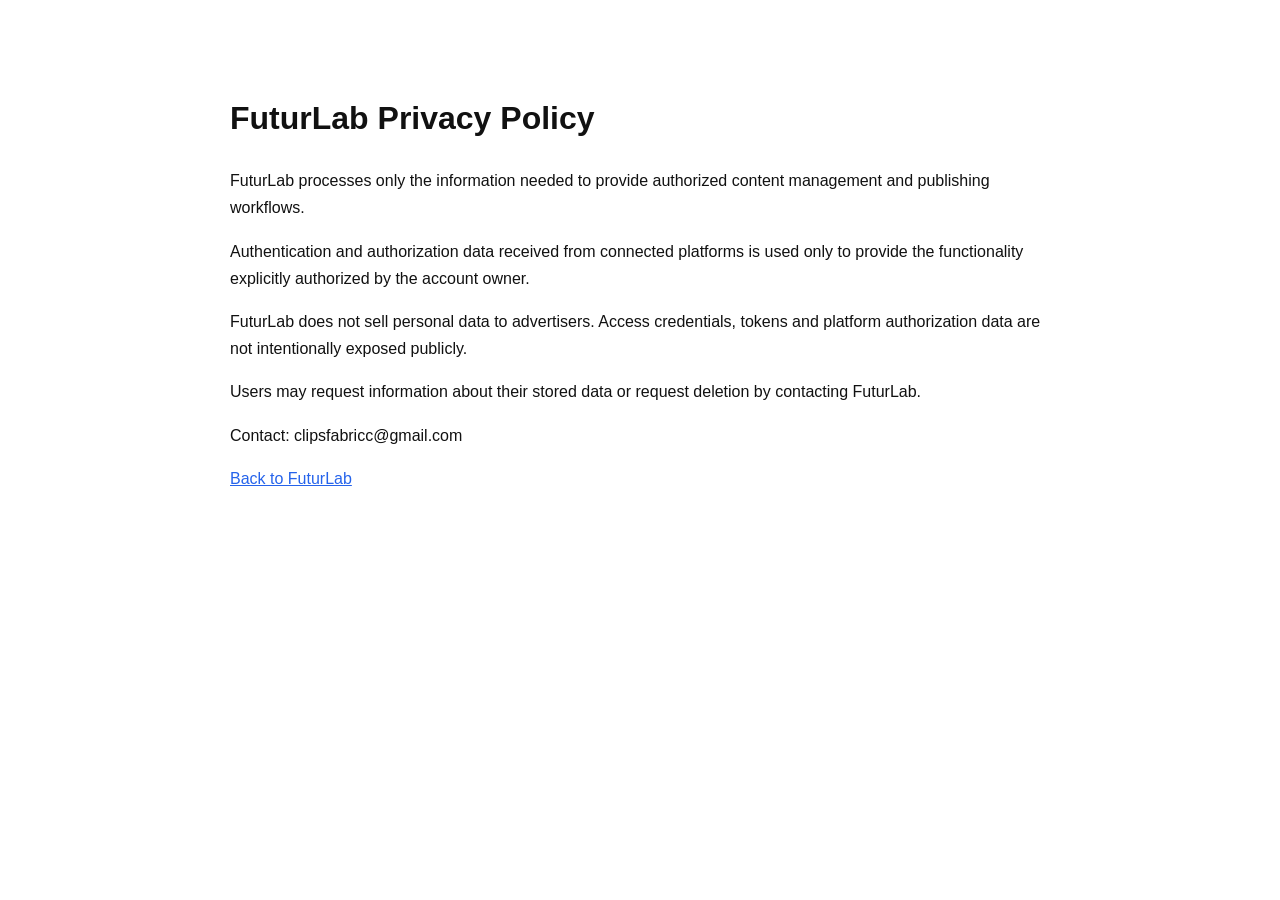
==== privacy.html @ fc4882ef "Publish FuturLab privacy policy" ====
<!DOCTYPE html>
<html lang="en">
<head>
<meta charset="UTF-8">
<meta name="viewport" content="width=device-width, initial-scale=1.0">
<title>FuturLab Privacy Policy</title>
<style>body{font-family:Arial,Helvetica,sans-serif;max-width:820px;margin:50px auto;padding:20px;color:#111;line-height:1.7}a{color:#2563eb}</style>
</head>
<body>
<h1>FuturLab Privacy Policy</h1>
<p>FuturLab processes only the information needed to provide authorized content management and publishing workflows.</p>
<p>Authentication and authorization data received from connected platforms is used only to provide the functionality explicitly authorized by the account owner.</p>
<p>FuturLab does not sell personal data to advertisers. Access credentials, tokens and platform authorization data are not intentionally exposed publicly.</p>
<p>Users may request information about their stored data or request deletion by contacting FuturLab.</p>
<p>Contact: clipsfabricc@gmail.com</p>
<p><a href="/">Back to FuturLab</a></p>
</body>
</html>
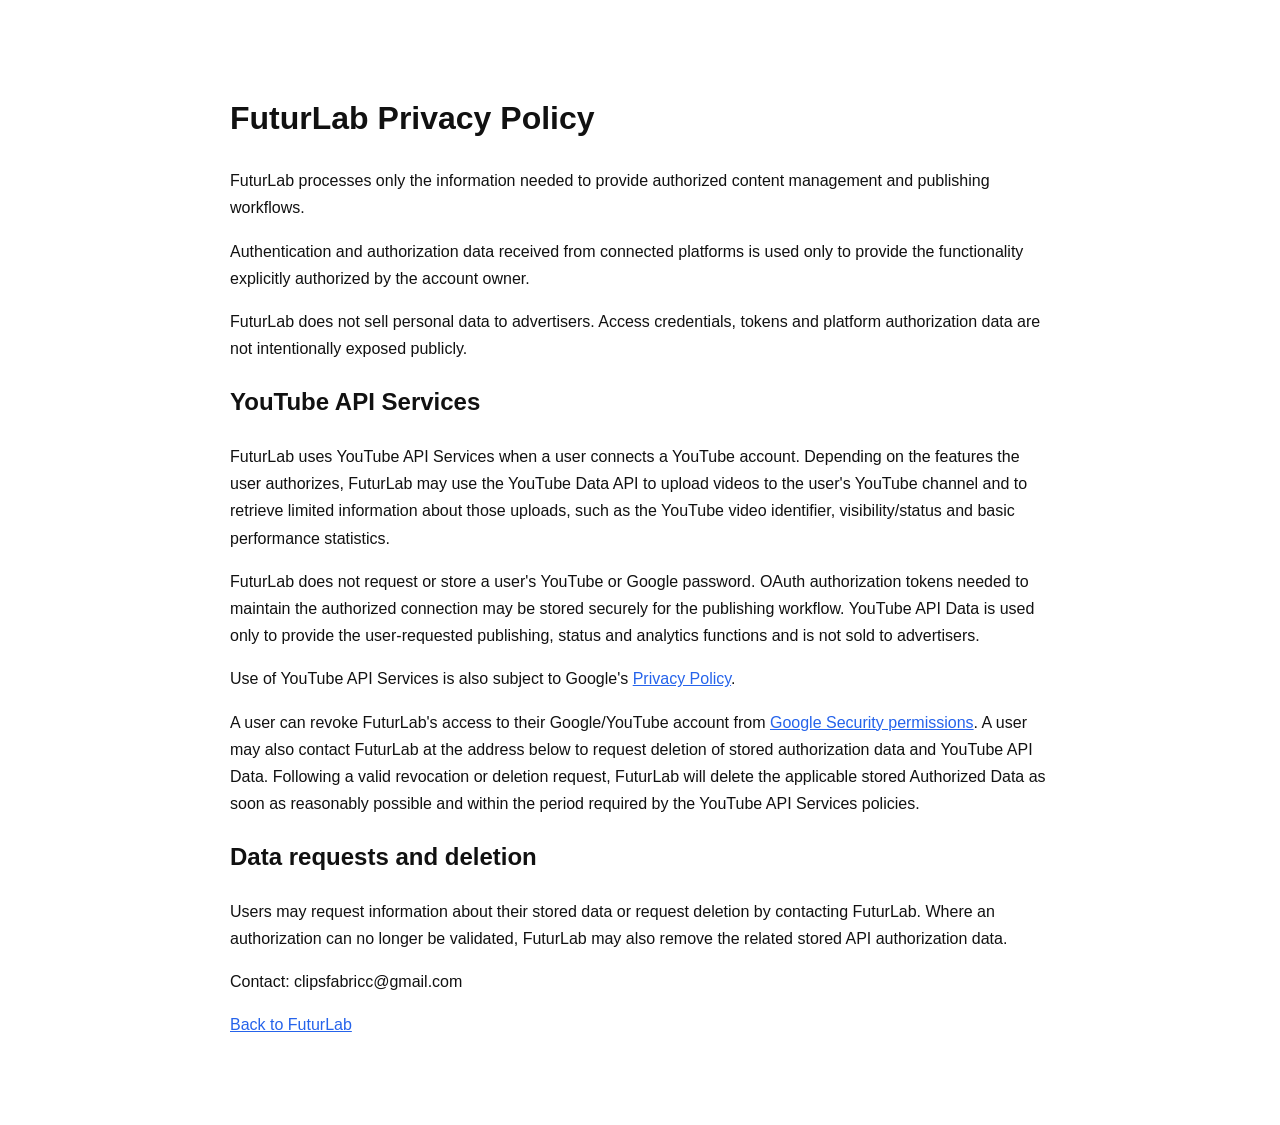
==== commit 48227062: "Add YouTube API privacy disclosures" ====
--- a/privacy.html
+++ b/privacy.html
@@ -11,7 +11,15 @@
 <p>FuturLab processes only the information needed to provide authorized content management and publishing workflows.</p>
 <p>Authentication and authorization data received from connected platforms is used only to provide the functionality explicitly authorized by the account owner.</p>
 <p>FuturLab does not sell personal data to advertisers. Access credentials, tokens and platform authorization data are not intentionally exposed publicly.</p>
-<p>Users may request information about their stored data or request deletion by contacting FuturLab.</p>
+
+<h2>YouTube API Services</h2>
+<p>FuturLab uses YouTube API Services when a user connects a YouTube account. Depending on the features the user authorizes, FuturLab may use the YouTube Data API to upload videos to the user's YouTube channel and to retrieve limited information about those uploads, such as the YouTube video identifier, visibility/status and basic performance statistics.</p>
+<p>FuturLab does not request or store a user's YouTube or Google password. OAuth authorization tokens needed to maintain the authorized connection may be stored securely for the publishing workflow. YouTube API Data is used only to provide the user-requested publishing, status and analytics functions and is not sold to advertisers.</p>
+<p>Use of YouTube API Services is also subject to Google's <a href="https://policies.google.com/privacy">Privacy Policy</a>.</p>
+<p>A user can revoke FuturLab's access to their Google/YouTube account from <a href="https://security.google.com/settings/security/permissions">Google Security permissions</a>. A user may also contact FuturLab at the address below to request deletion of stored authorization data and YouTube API Data. Following a valid revocation or deletion request, FuturLab will delete the applicable stored Authorized Data as soon as reasonably possible and within the period required by the YouTube API Services policies.</p>
+
+<h2>Data requests and deletion</h2>
+<p>Users may request information about their stored data or request deletion by contacting FuturLab. Where an authorization can no longer be validated, FuturLab may also remove the related stored API authorization data.</p>
 <p>Contact: clipsfabricc@gmail.com</p>
 <p><a href="/">Back to FuturLab</a></p>
 </body>
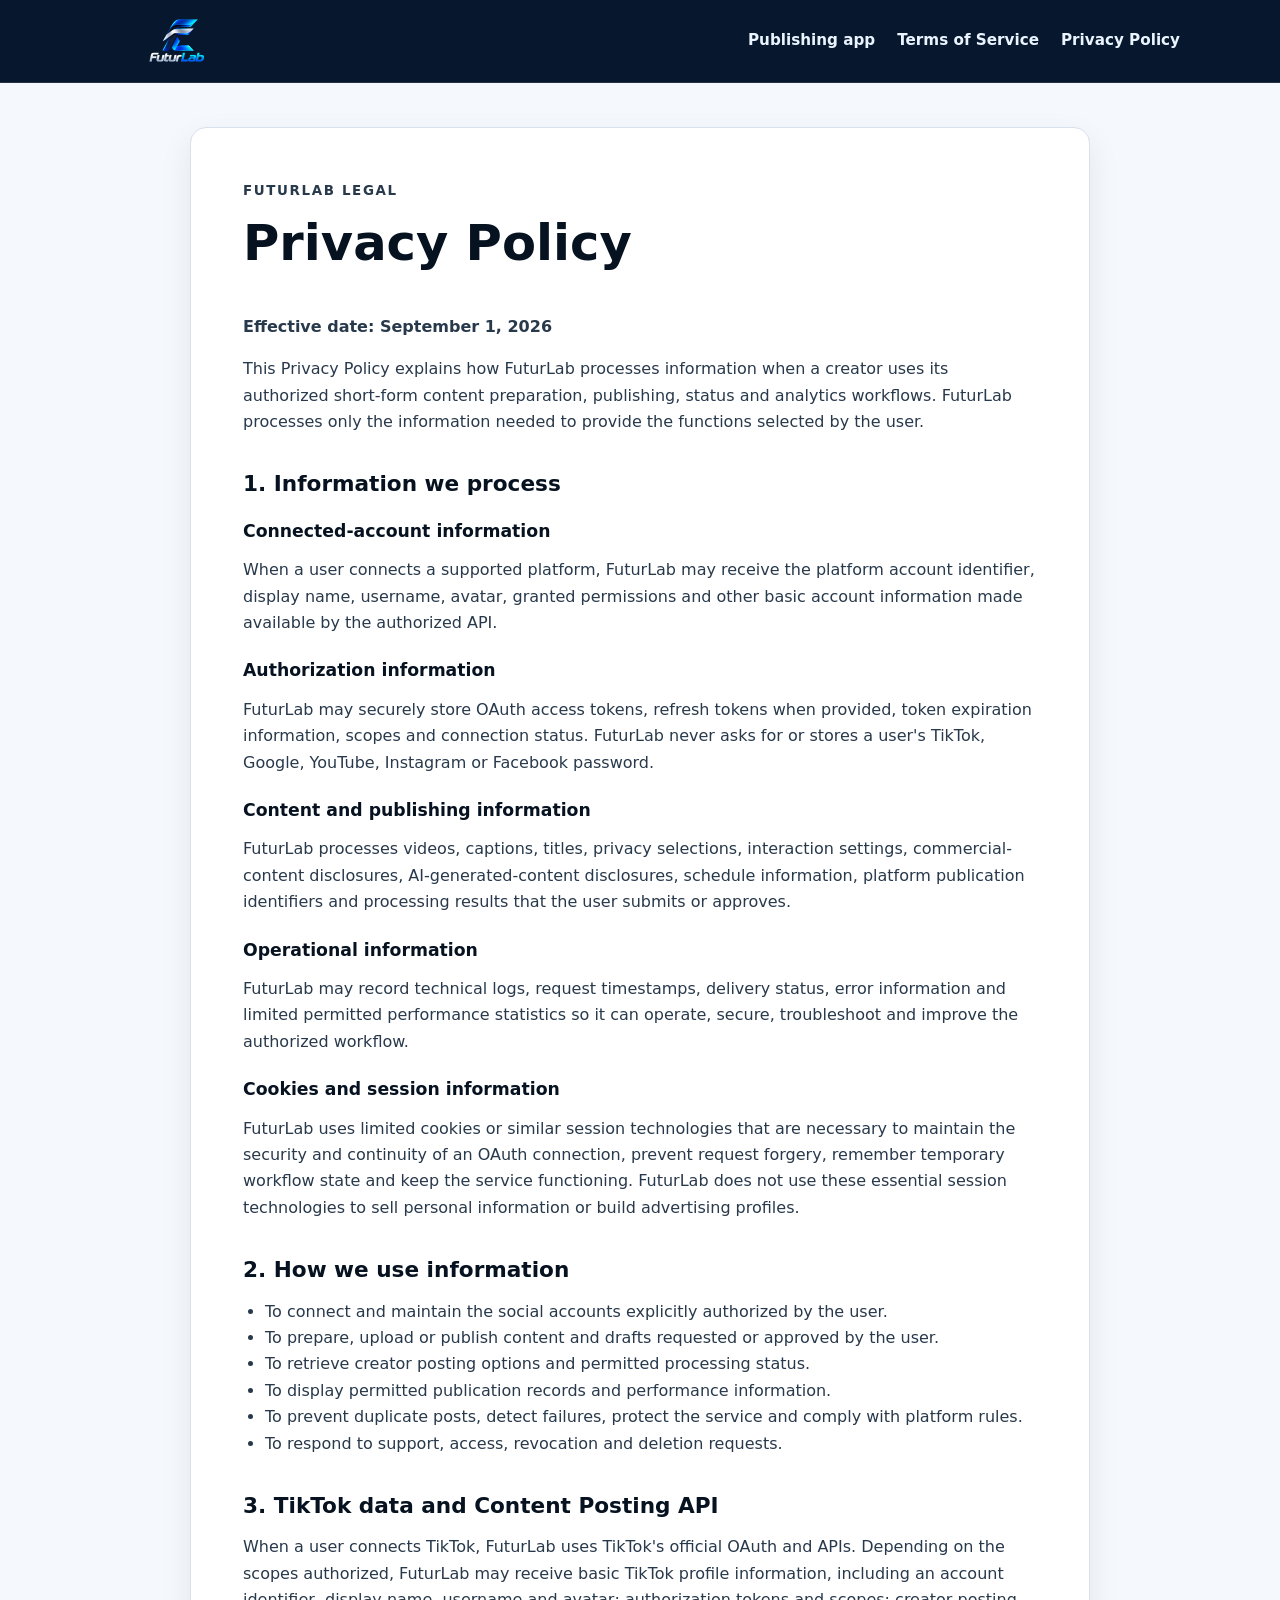
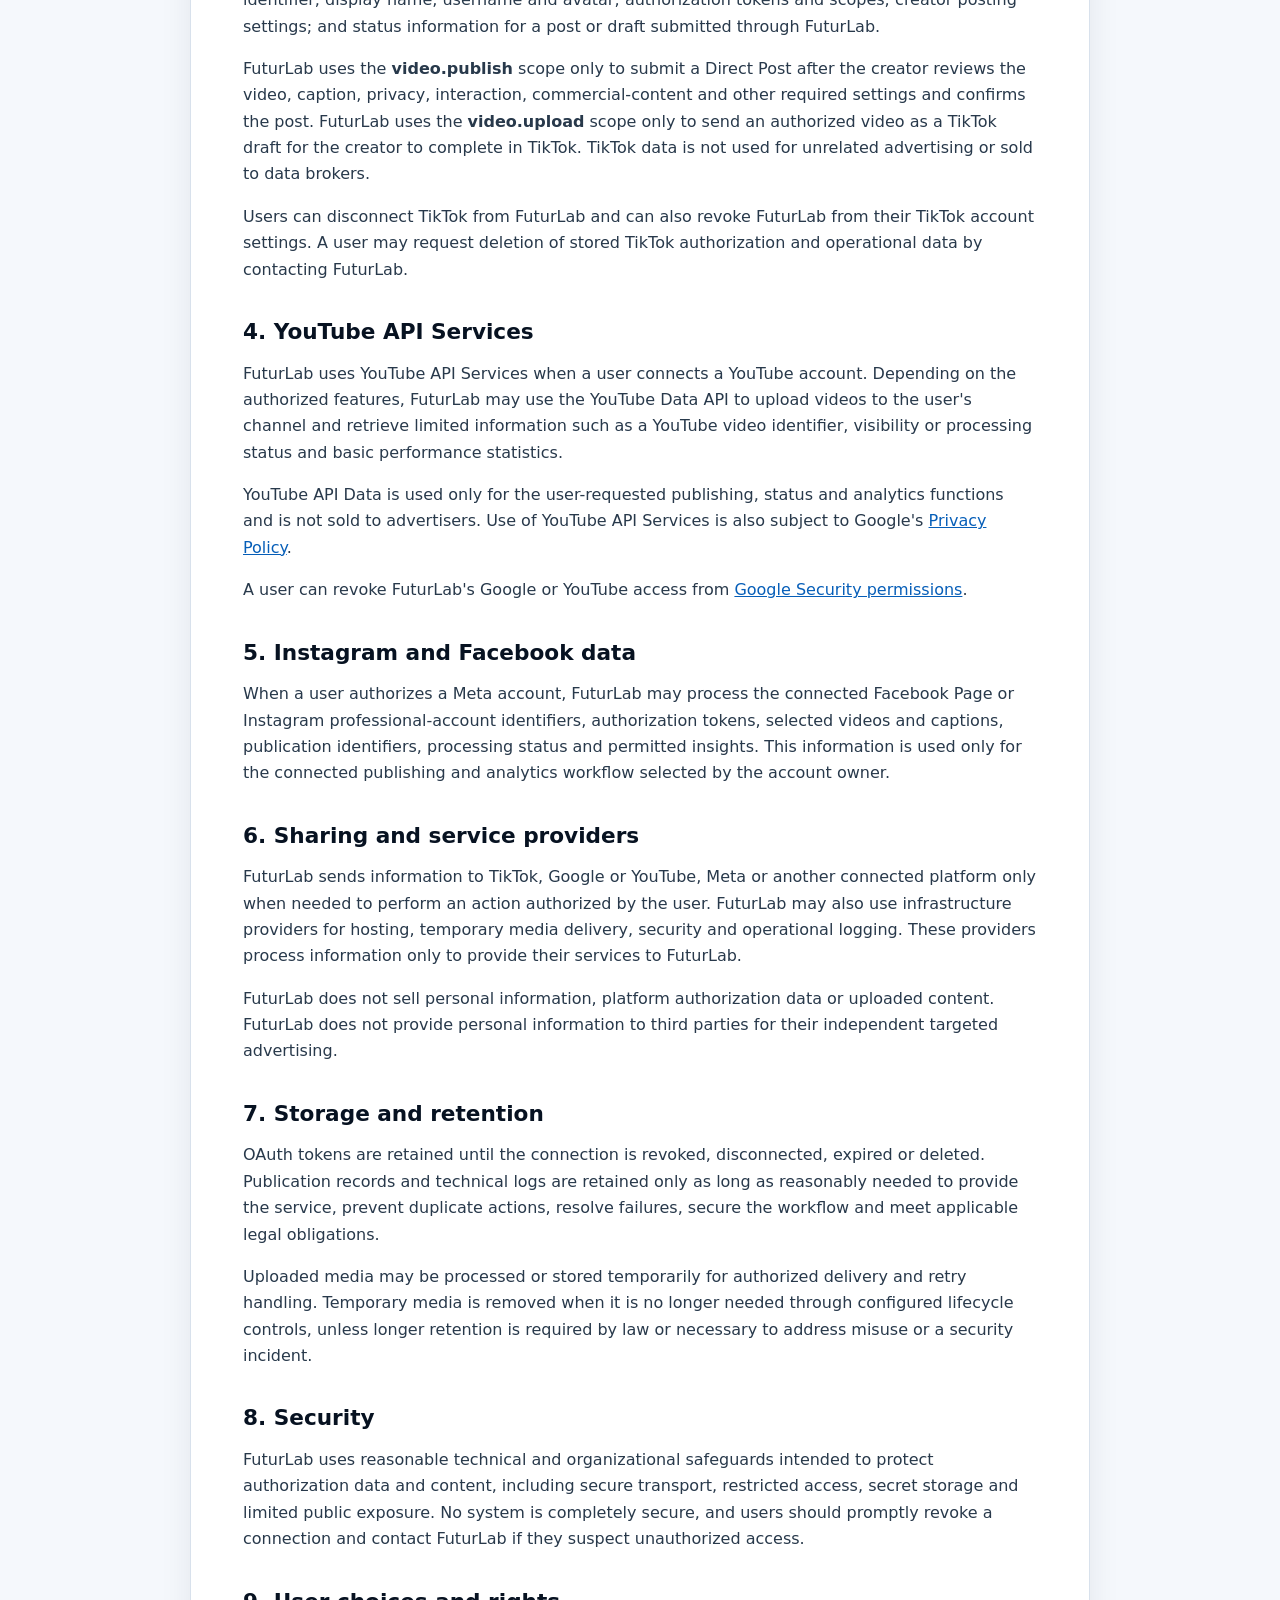
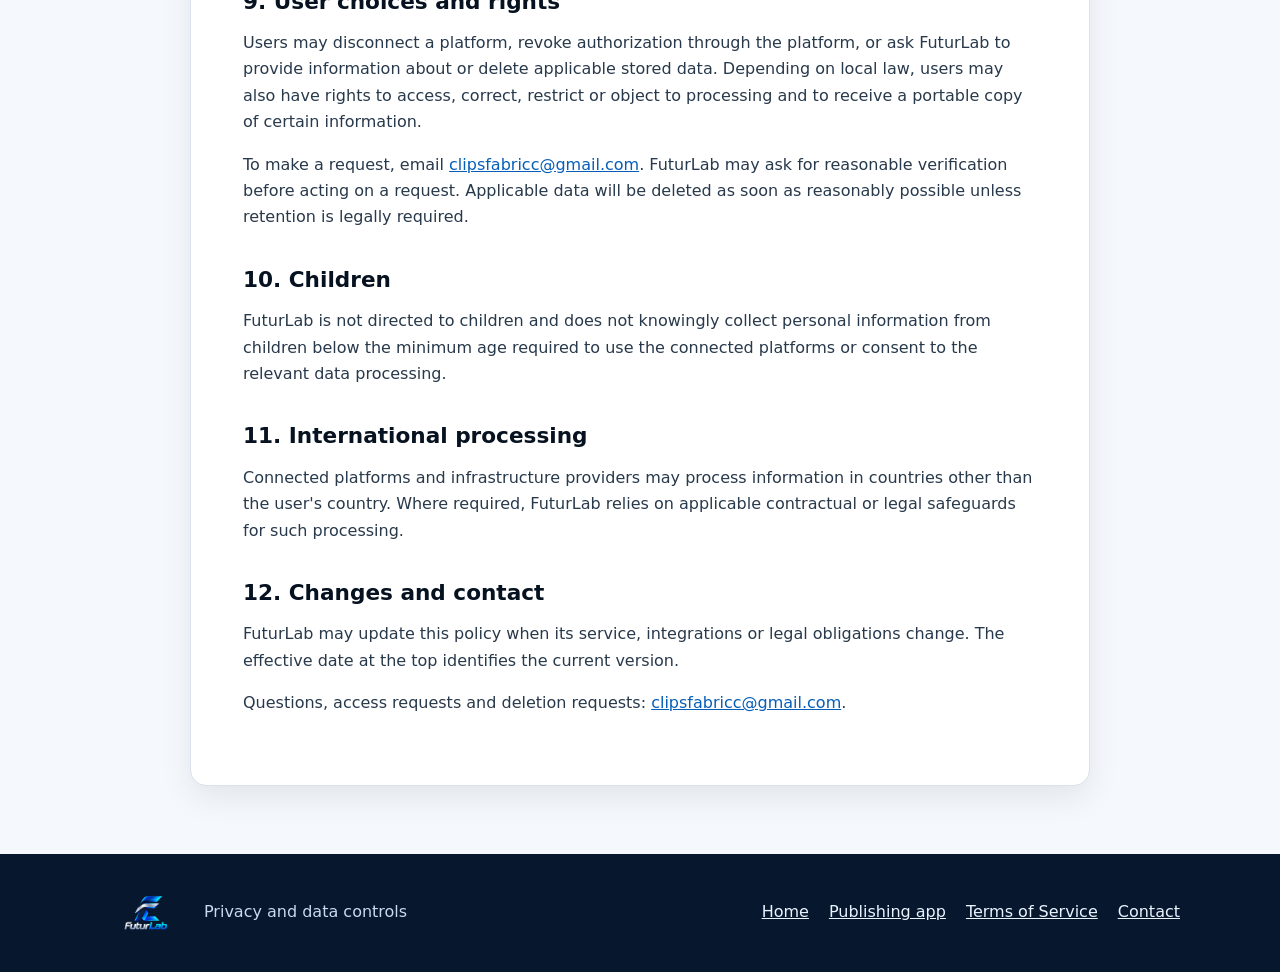
==== commit 3a00986c: "Prepare FuturLab production site for TikTok review" ====
--- a/privacy.html
+++ b/privacy.html
@@ -1,26 +1,100 @@
-<!DOCTYPE html>
+<!doctype html>
 <html lang="en">
 <head>
-<meta charset="UTF-8">
-<meta name="viewport" content="width=device-width, initial-scale=1.0">
-<title>FuturLab Privacy Policy</title>
-<style>body{font-family:Arial,Helvetica,sans-serif;max-width:820px;margin:50px auto;padding:20px;color:#111;line-height:1.7}a{color:#2563eb}</style>
+  <meta charset="utf-8">
+  <meta name="viewport" content="width=device-width, initial-scale=1">
+  <title>FuturLab Privacy Policy</title>
+  <meta name="description" content="FuturLab Privacy Policy for connected-account authorization and short-form content publishing.">
+  <link rel="icon" type="image/png" href="/futurlab-logo.png">
+  <link rel="apple-touch-icon" href="/futurlab-logo.png">
+  <link rel="stylesheet" href="/styles.css">
 </head>
 <body>
-<h1>FuturLab Privacy Policy</h1>
-<p>FuturLab processes only the information needed to provide authorized content management and publishing workflows.</p>
-<p>Authentication and authorization data received from connected platforms is used only to provide the functionality explicitly authorized by the account owner.</p>
-<p>FuturLab does not sell personal data to advertisers. Access credentials, tokens and platform authorization data are not intentionally exposed publicly.</p>
+  <header class="site-header">
+    <div class="header-inner">
+      <a class="brand-link" href="/" aria-label="FuturLab home"><img class="brand-logo" src="/futurlab-logo.png" alt="FuturLab"></a>
+      <nav class="site-nav" aria-label="Primary navigation">
+        <a href="/app.html">Publishing app</a>
+        <a href="/terms.html">Terms of Service</a>
+        <a href="/privacy.html" aria-current="page">Privacy Policy</a>
+      </nav>
+    </div>
+  </header>
 
-<h2>YouTube API Services</h2>
-<p>FuturLab uses YouTube API Services when a user connects a YouTube account. Depending on the features the user authorizes, FuturLab may use the YouTube Data API to upload videos to the user's YouTube channel and to retrieve limited information about those uploads, such as the YouTube video identifier, visibility/status and basic performance statistics.</p>
-<p>FuturLab does not request or store a user's YouTube or Google password. OAuth authorization tokens needed to maintain the authorized connection may be stored securely for the publishing workflow. YouTube API Data is used only to provide the user-requested publishing, status and analytics functions and is not sold to advertisers.</p>
-<p>Use of YouTube API Services is also subject to Google's <a href="https://policies.google.com/privacy">Privacy Policy</a>.</p>
-<p>A user can revoke FuturLab's access to their Google/YouTube account from <a href="https://security.google.com/settings/security/permissions">Google Security permissions</a>. A user may also contact FuturLab at the address below to request deletion of stored authorization data and YouTube API Data. Following a valid revocation or deletion request, FuturLab will delete the applicable stored Authorized Data as soon as reasonably possible and within the period required by the YouTube API Services policies.</p>
+  <main class="legal-main">
+    <article class="legal-card">
+      <p class="eyebrow">FuturLab legal</p>
+      <h1>Privacy Policy</h1>
+      <p class="legal-meta">Effective date: September 1, 2026</p>
+      <p>This Privacy Policy explains how FuturLab processes information when a creator uses its authorized short-form content preparation, publishing, status and analytics workflows. FuturLab processes only the information needed to provide the functions selected by the user.</p>
 
-<h2>Data requests and deletion</h2>
-<p>Users may request information about their stored data or request deletion by contacting FuturLab. Where an authorization can no longer be validated, FuturLab may also remove the related stored API authorization data.</p>
-<p>Contact: clipsfabricc@gmail.com</p>
-<p><a href="/">Back to FuturLab</a></p>
+      <h2>1. Information we process</h2>
+      <h3>Connected-account information</h3>
+      <p>When a user connects a supported platform, FuturLab may receive the platform account identifier, display name, username, avatar, granted permissions and other basic account information made available by the authorized API.</p>
+      <h3>Authorization information</h3>
+      <p>FuturLab may securely store OAuth access tokens, refresh tokens when provided, token expiration information, scopes and connection status. FuturLab never asks for or stores a user's TikTok, Google, YouTube, Instagram or Facebook password.</p>
+      <h3>Content and publishing information</h3>
+      <p>FuturLab processes videos, captions, titles, privacy selections, interaction settings, commercial-content disclosures, AI-generated-content disclosures, schedule information, platform publication identifiers and processing results that the user submits or approves.</p>
+      <h3>Operational information</h3>
+      <p>FuturLab may record technical logs, request timestamps, delivery status, error information and limited permitted performance statistics so it can operate, secure, troubleshoot and improve the authorized workflow.</p>
+      <h3>Cookies and session information</h3>
+      <p>FuturLab uses limited cookies or similar session technologies that are necessary to maintain the security and continuity of an OAuth connection, prevent request forgery, remember temporary workflow state and keep the service functioning. FuturLab does not use these essential session technologies to sell personal information or build advertising profiles.</p>
+
+      <h2>2. How we use information</h2>
+      <ul>
+        <li>To connect and maintain the social accounts explicitly authorized by the user.</li>
+        <li>To prepare, upload or publish content and drafts requested or approved by the user.</li>
+        <li>To retrieve creator posting options and permitted processing status.</li>
+        <li>To display permitted publication records and performance information.</li>
+        <li>To prevent duplicate posts, detect failures, protect the service and comply with platform rules.</li>
+        <li>To respond to support, access, revocation and deletion requests.</li>
+      </ul>
+
+      <h2>3. TikTok data and Content Posting API</h2>
+      <p>When a user connects TikTok, FuturLab uses TikTok's official OAuth and APIs. Depending on the scopes authorized, FuturLab may receive basic TikTok profile information, including an account identifier, display name, username and avatar; authorization tokens and scopes; creator posting settings; and status information for a post or draft submitted through FuturLab.</p>
+      <p>FuturLab uses the <strong>video.publish</strong> scope only to submit a Direct Post after the creator reviews the video, caption, privacy, interaction, commercial-content and other required settings and confirms the post. FuturLab uses the <strong>video.upload</strong> scope only to send an authorized video as a TikTok draft for the creator to complete in TikTok. TikTok data is not used for unrelated advertising or sold to data brokers.</p>
+      <p>Users can disconnect TikTok from FuturLab and can also revoke FuturLab from their TikTok account settings. A user may request deletion of stored TikTok authorization and operational data by contacting FuturLab.</p>
+
+      <h2>4. YouTube API Services</h2>
+      <p>FuturLab uses YouTube API Services when a user connects a YouTube account. Depending on the authorized features, FuturLab may use the YouTube Data API to upload videos to the user's channel and retrieve limited information such as a YouTube video identifier, visibility or processing status and basic performance statistics.</p>
+      <p>YouTube API Data is used only for the user-requested publishing, status and analytics functions and is not sold to advertisers. Use of YouTube API Services is also subject to Google's <a href="https://policies.google.com/privacy">Privacy Policy</a>.</p>
+      <p>A user can revoke FuturLab's Google or YouTube access from <a href="https://security.google.com/settings/security/permissions">Google Security permissions</a>.</p>
+
+      <h2>5. Instagram and Facebook data</h2>
+      <p>When a user authorizes a Meta account, FuturLab may process the connected Facebook Page or Instagram professional-account identifiers, authorization tokens, selected videos and captions, publication identifiers, processing status and permitted insights. This information is used only for the connected publishing and analytics workflow selected by the account owner.</p>
+
+      <h2>6. Sharing and service providers</h2>
+      <p>FuturLab sends information to TikTok, Google or YouTube, Meta or another connected platform only when needed to perform an action authorized by the user. FuturLab may also use infrastructure providers for hosting, temporary media delivery, security and operational logging. These providers process information only to provide their services to FuturLab.</p>
+      <p>FuturLab does not sell personal information, platform authorization data or uploaded content. FuturLab does not provide personal information to third parties for their independent targeted advertising.</p>
+
+      <h2>7. Storage and retention</h2>
+      <p>OAuth tokens are retained until the connection is revoked, disconnected, expired or deleted. Publication records and technical logs are retained only as long as reasonably needed to provide the service, prevent duplicate actions, resolve failures, secure the workflow and meet applicable legal obligations.</p>
+      <p>Uploaded media may be processed or stored temporarily for authorized delivery and retry handling. Temporary media is removed when it is no longer needed through configured lifecycle controls, unless longer retention is required by law or necessary to address misuse or a security incident.</p>
+
+      <h2>8. Security</h2>
+      <p>FuturLab uses reasonable technical and organizational safeguards intended to protect authorization data and content, including secure transport, restricted access, secret storage and limited public exposure. No system is completely secure, and users should promptly revoke a connection and contact FuturLab if they suspect unauthorized access.</p>
+
+      <h2>9. User choices and rights</h2>
+      <p>Users may disconnect a platform, revoke authorization through the platform, or ask FuturLab to provide information about or delete applicable stored data. Depending on local law, users may also have rights to access, correct, restrict or object to processing and to receive a portable copy of certain information.</p>
+      <p>To make a request, email <a href="mailto:clipsfabricc@gmail.com">clipsfabricc@gmail.com</a>. FuturLab may ask for reasonable verification before acting on a request. Applicable data will be deleted as soon as reasonably possible unless retention is legally required.</p>
+
+      <h2>10. Children</h2>
+      <p>FuturLab is not directed to children and does not knowingly collect personal information from children below the minimum age required to use the connected platforms or consent to the relevant data processing.</p>
+
+      <h2>11. International processing</h2>
+      <p>Connected platforms and infrastructure providers may process information in countries other than the user's country. Where required, FuturLab relies on applicable contractual or legal safeguards for such processing.</p>
+
+      <h2>12. Changes and contact</h2>
+      <p>FuturLab may update this policy when its service, integrations or legal obligations change. The effective date at the top identifies the current version.</p>
+      <p>Questions, access requests and deletion requests: <a href="mailto:clipsfabricc@gmail.com">clipsfabricc@gmail.com</a>.</p>
+    </article>
+  </main>
+
+  <footer class="site-footer">
+    <div class="container footer-inner">
+      <div class="footer-brand"><img src="/futurlab-logo.png" alt="FuturLab"><span>Privacy and data controls</span></div>
+      <nav class="footer-links" aria-label="Legal and service links"><a href="/">Home</a><a href="/app.html">Publishing app</a><a href="/terms.html">Terms of Service</a><a href="mailto:clipsfabricc@gmail.com">Contact</a></nav>
+    </div>
+  </footer>
 </body>
-</html>+</html>
--- a/styles.css
+++ b/styles.css
@@ -0,0 +1,369 @@
+:root {
+  color-scheme: light;
+  --ink: #071221;
+  --muted: #526173;
+  --line: #d8e1ec;
+  --surface: #ffffff;
+  --soft: #eef5fc;
+  --blue: #087cf0;
+  --cyan: #07cde8;
+  --navy: #07172d;
+  font-family: Inter, ui-sans-serif, system-ui, -apple-system, BlinkMacSystemFont, "Segoe UI", sans-serif;
+}
+
+* { box-sizing: border-box; }
+
+html { scroll-behavior: smooth; }
+
+body {
+  margin: 0;
+  color: var(--ink);
+  background: #f5f8fc;
+  font-size: 16px;
+  line-height: 1.65;
+}
+
+a { color: #065eb8; }
+
+a:hover { color: #03498e; }
+
+.site-header {
+  background: var(--navy);
+  border-bottom: 1px solid rgba(255,255,255,.12);
+}
+
+.header-inner,
+.container {
+  width: min(1080px, calc(100% - 40px));
+  margin: 0 auto;
+}
+
+.header-inner {
+  min-height: 82px;
+  display: flex;
+  align-items: center;
+  justify-content: space-between;
+  gap: 28px;
+}
+
+.brand-link {
+  display: inline-flex;
+  align-items: center;
+  flex: 0 0 auto;
+}
+
+.brand-logo {
+  display: block;
+  width: 154px;
+  height: 64px;
+  object-fit: contain;
+}
+
+.site-nav {
+  display: flex;
+  align-items: center;
+  justify-content: flex-end;
+  flex-wrap: wrap;
+  gap: 10px 22px;
+}
+
+.site-nav a {
+  color: #eaf4ff;
+  font-size: .95rem;
+  font-weight: 650;
+  text-decoration: none;
+}
+
+.site-nav a:hover { color: #59e6ff; }
+
+.hero {
+  background:
+    radial-gradient(circle at 84% 20%, rgba(7,205,232,.20), transparent 28%),
+    linear-gradient(135deg, #07172d 0%, #0b2f65 70%, #0a62ae 100%);
+  color: #fff;
+  padding: 72px 0;
+}
+
+.hero-grid {
+  display: grid;
+  grid-template-columns: minmax(0, 1.25fr) minmax(300px, .75fr);
+  gap: 48px;
+  align-items: center;
+}
+
+.eyebrow {
+  margin: 0 0 12px;
+  color: #5ce9ff;
+  font-size: .84rem;
+  font-weight: 800;
+  letter-spacing: .12em;
+  text-transform: uppercase;
+}
+
+h1, h2, h3 { line-height: 1.18; }
+
+.hero h1 {
+  max-width: 760px;
+  margin: 0 0 18px;
+  font-size: clamp(2.35rem, 5vw, 4.25rem);
+  letter-spacing: -.035em;
+}
+
+.hero-copy {
+  max-width: 720px;
+  margin: 0;
+  color: #d6e8fb;
+  font-size: 1.16rem;
+}
+
+.actions {
+  display: flex;
+  flex-wrap: wrap;
+  gap: 12px;
+  margin-top: 28px;
+}
+
+.button,
+button {
+  border: 0;
+  border-radius: 10px;
+  padding: 12px 18px;
+  font: inherit;
+  font-weight: 760;
+  cursor: pointer;
+}
+
+.button {
+  display: inline-flex;
+  align-items: center;
+  justify-content: center;
+  text-decoration: none;
+}
+
+.button-primary,
+button {
+  color: #041426;
+  background: linear-gradient(135deg, #72f3ff, #19b8ff);
+  box-shadow: 0 8px 24px rgba(0,192,255,.20);
+}
+
+.button-secondary,
+button.secondary {
+  color: #dff5ff;
+  background: transparent;
+  border: 1px solid rgba(255,255,255,.35);
+  box-shadow: none;
+}
+
+button.secondary {
+  color: var(--ink);
+  border-color: var(--line);
+  background: #edf3f9;
+}
+
+button:disabled,
+input:disabled,
+select:disabled,
+textarea:disabled {
+  cursor: not-allowed;
+  opacity: .55;
+}
+
+.hero-panel,
+.card,
+.legal-card {
+  background: var(--surface);
+  border: 1px solid var(--line);
+  border-radius: 16px;
+  box-shadow: 0 12px 32px rgba(5,28,57,.08);
+}
+
+.hero-panel {
+  color: var(--ink);
+  padding: 26px;
+}
+
+.hero-panel h2 { margin: 0 0 18px; font-size: 1.25rem; }
+
+.mini-steps { display: grid; gap: 13px; }
+
+.mini-step {
+  display: grid;
+  grid-template-columns: 32px 1fr;
+  gap: 12px;
+  align-items: start;
+}
+
+.step-number {
+  width: 32px;
+  height: 32px;
+  display: grid;
+  place-items: center;
+  color: #fff;
+  background: var(--blue);
+  border-radius: 9px;
+  font-weight: 800;
+}
+
+.mini-step strong { display: block; }
+.mini-step span { color: var(--muted); font-size: .93rem; }
+
+.section { padding: 60px 0; }
+.section-white { background: #fff; }
+.section h2 { margin: 0 0 12px; font-size: clamp(1.75rem, 3vw, 2.35rem); }
+.section-intro { max-width: 760px; margin: 0 0 28px; color: var(--muted); }
+
+.grid-3 {
+  display: grid;
+  grid-template-columns: repeat(3, minmax(0, 1fr));
+  gap: 18px;
+}
+
+.card { padding: 24px; }
+.card h3 { margin: 0 0 9px; }
+.card p { margin: 0; color: var(--muted); }
+
+.platform-list {
+  display: flex;
+  flex-wrap: wrap;
+  gap: 10px;
+  margin-top: 22px;
+}
+
+.platform-list span,
+.badge {
+  display: inline-flex;
+  align-items: center;
+  border: 1px solid #bcd2e7;
+  border-radius: 999px;
+  padding: 7px 12px;
+  color: #15446f;
+  background: #f1f8ff;
+  font-size: .9rem;
+  font-weight: 700;
+}
+
+.site-footer {
+  padding: 34px 0;
+  color: #c8dbed;
+  background: var(--navy);
+}
+
+.footer-inner {
+  display: flex;
+  justify-content: space-between;
+  gap: 28px;
+  align-items: center;
+  flex-wrap: wrap;
+}
+
+.footer-brand { display: flex; align-items: center; gap: 12px; }
+.footer-brand img { width: 92px; height: 50px; object-fit: contain; }
+.footer-links { display: flex; flex-wrap: wrap; gap: 10px 20px; }
+.footer-links a { color: #eaf4ff; }
+
+.app-main { padding: 44px 0 64px; }
+.app-intro { margin-bottom: 24px; }
+.app-intro h1 { margin: 0 0 9px; font-size: clamp(2rem, 4vw, 3rem); }
+.app-intro p { margin: 0; color: var(--muted); max-width: 780px; }
+
+.status-banner {
+  display: flex;
+  justify-content: space-between;
+  align-items: center;
+  gap: 18px;
+  padding: 18px 20px;
+  margin-bottom: 18px;
+  border: 1px solid #b8d4ea;
+  border-radius: 14px;
+  background: #edf8ff;
+}
+
+.status-banner p { margin: 0; }
+.ok { color: #087a36; font-weight: 750; }
+.err { color: #a32929; }
+.muted { color: var(--muted); }
+.hidden { display: none !important; }
+
+.app-stack { display: grid; gap: 18px; }
+.app-card { padding: 24px; }
+.app-card h2 { margin: 0 0 12px; font-size: 1.28rem; }
+.app-card > p { margin-top: 0; }
+
+.profile-row {
+  display: flex;
+  gap: 16px;
+  align-items: center;
+  flex-wrap: wrap;
+}
+
+.profile-row img {
+  width: 60px;
+  height: 60px;
+  border-radius: 50%;
+  object-fit: cover;
+  background: #e4ecf4;
+}
+
+.profile-meta { flex: 1; min-width: 180px; }
+.profile-meta strong { display: block; font-size: 1.12rem; }
+
+.field { margin: 16px 0; }
+.field label { display: block; margin-bottom: 7px; font-weight: 750; }
+
+input[type="file"],
+select,
+textarea {
+  width: 100%;
+  border: 1px solid #afbfce;
+  border-radius: 9px;
+  padding: 11px 12px;
+  color: var(--ink);
+  background: #fff;
+  font: inherit;
+}
+
+textarea { min-height: 96px; resize: vertical; }
+.checks { display: grid; gap: 10px; }
+.checks label, .confirmations label { display: block; }
+
+.notice,
+.commercial-box {
+  padding: 14px;
+  border: 1px solid var(--line);
+  border-radius: 10px;
+  background: #f7fafc;
+}
+
+.commercial-box { margin-top: 16px; }
+.preview { display: block; max-width: 320px; width: 100%; margin-top: 15px; border-radius: 12px; background: #000; }
+
+.status-output {
+  white-space: pre-wrap;
+  overflow: auto;
+  margin-top: 16px;
+  padding: 14px;
+  border-radius: 10px;
+  color: #ecf6ff;
+  background: #071221;
+  font: .9rem/1.55 ui-monospace, SFMono-Regular, Menlo, Consolas, monospace;
+}
+
+.legal-main { padding: 44px 0 68px; }
+.legal-card { max-width: 900px; margin: 0 auto; padding: clamp(24px, 5vw, 52px); }
+.legal-card h1 { margin-top: 0; font-size: clamp(2rem, 4vw, 3.1rem); }
+.legal-card h2 { margin: 36px 0 10px; font-size: 1.35rem; }
+.legal-card h3 { margin: 24px 0 8px; font-size: 1.08rem; }
+.legal-card p, .legal-card li { color: #28394b; }
+.legal-card ul { padding-left: 22px; }
+.legal-meta { color: var(--muted); font-weight: 650; }
+
+@media (max-width: 780px) {
+  .header-inner { align-items: flex-start; flex-direction: column; padding: 12px 0 16px; gap: 8px; }
+  .site-nav { justify-content: flex-start; gap: 8px 16px; }
+  .brand-logo { width: 132px; height: 56px; }
+  .hero { padding: 54px 0; }
+  .hero-grid, .grid-3 { grid-template-columns: 1fr; }
+  .hero-grid { gap: 28px; }
+  .status-banner { align-items: flex-start; flex-direction: column; }
+}
